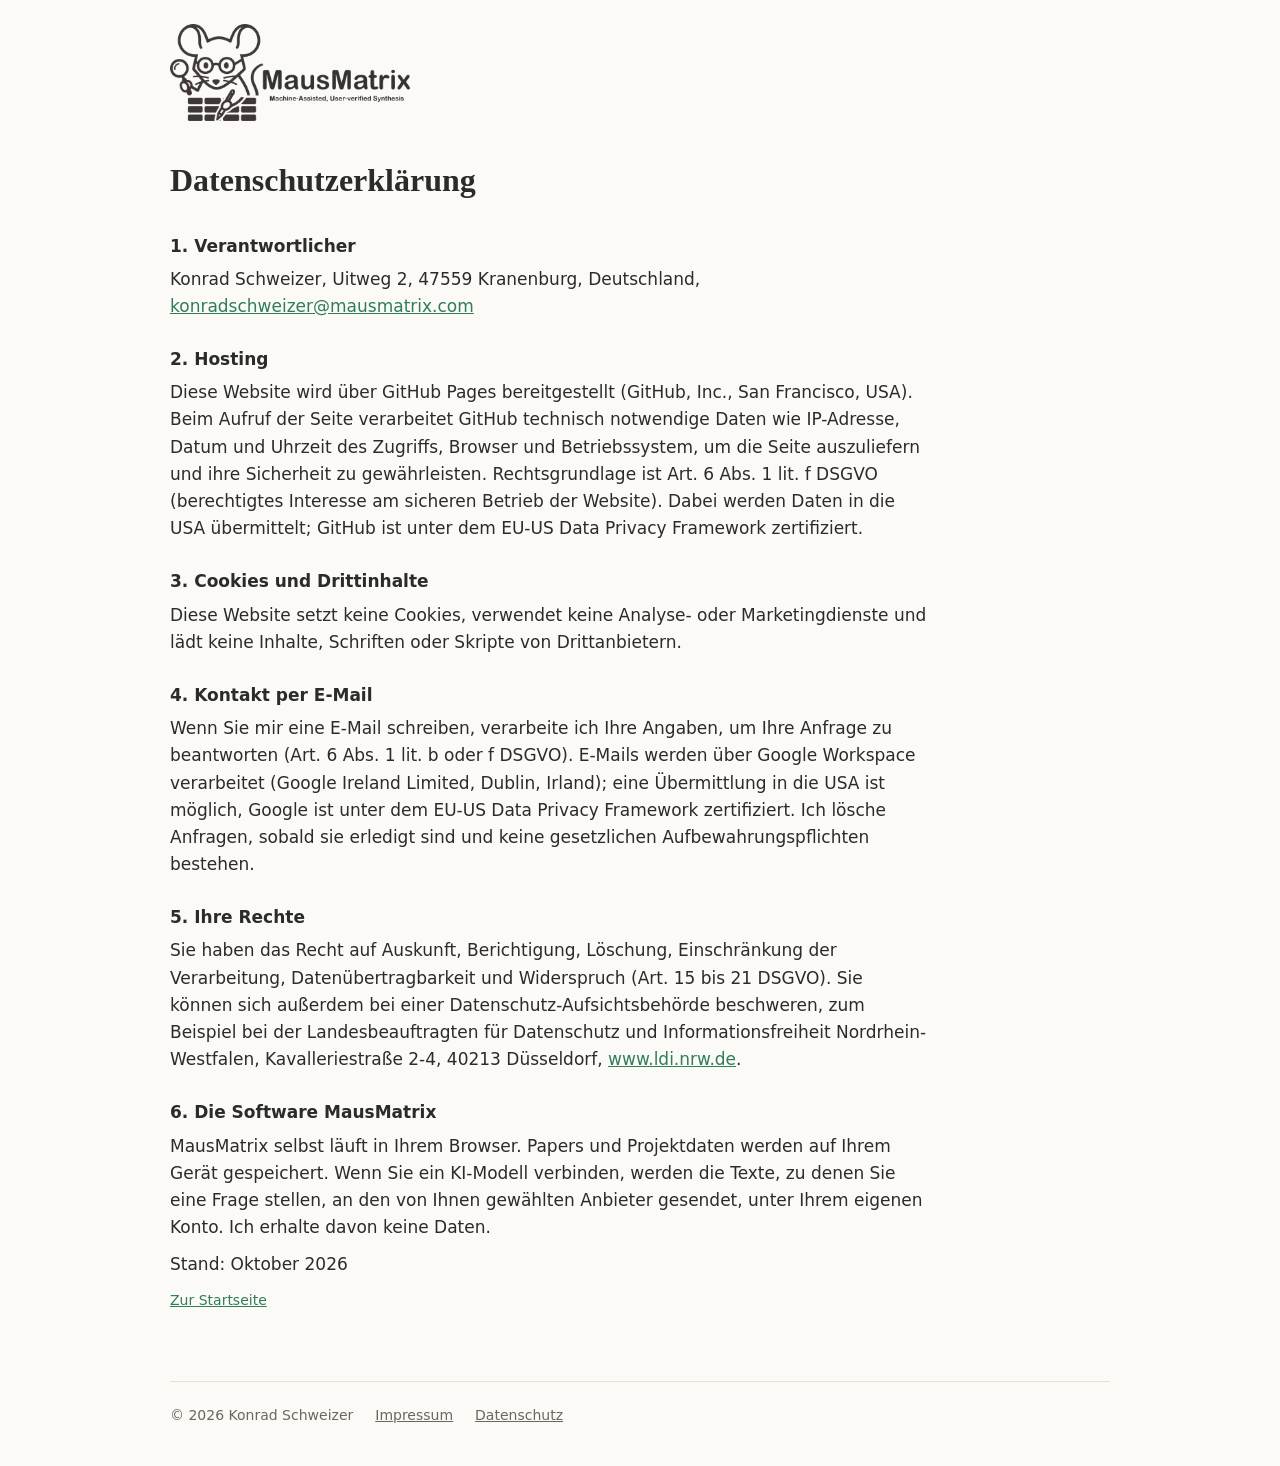
==== datenschutz.html @ 2f5b7755 "MausMatrix website: start page, Impressum, Datenschutz" ====
<!doctype html>
<html lang="de">
<head>
<meta charset="utf-8">
<meta name="viewport" content="width=device-width, initial-scale=1">
<title>Datenschutz · MausMatrix</title>
<link rel="icon" type="image/png" href="favicon.png">
<link rel="stylesheet" href="style.css">
</head>
<body>
<div class="wrap">
  <header class="site small"><a href="./"><img src="logo.png" width="1400" height="568" alt="MausMatrix, zur Startseite"></a></header>
  <main class="legal">
    <h1>Datenschutzerklärung</h1>

    <h2>1. Verantwortlicher</h2>
    <p>Konrad Schweizer, Uitweg 2, 47559 Kranenburg, Deutschland, <a href="mailto:konradschweizer@mausmatrix.com">konradschweizer@mausmatrix.com</a></p>

    <h2>2. Hosting</h2>
    <p>Diese Website wird über GitHub Pages bereitgestellt (GitHub, Inc., San Francisco, USA). Beim Aufruf der Seite verarbeitet GitHub technisch notwendige Daten wie IP-Adresse, Datum und Uhrzeit des Zugriffs, Browser und Betriebssystem, um die Seite auszuliefern und ihre Sicherheit zu gewährleisten. Rechtsgrundlage ist Art. 6 Abs. 1 lit. f DSGVO (berechtigtes Interesse am sicheren Betrieb der Website). Dabei werden Daten in die USA übermittelt; GitHub ist unter dem EU-US Data Privacy Framework zertifiziert.</p>

    <h2>3. Cookies und Drittinhalte</h2>
    <p>Diese Website setzt keine Cookies, verwendet keine Analyse- oder Marketingdienste und lädt keine Inhalte, Schriften oder Skripte von Drittanbietern.</p>

    <h2>4. Kontakt per E-Mail</h2>
    <p>Wenn Sie mir eine E-Mail schreiben, verarbeite ich Ihre Angaben, um Ihre Anfrage zu beantworten (Art. 6 Abs. 1 lit. b oder f DSGVO). E-Mails werden über Google Workspace verarbeitet (Google Ireland Limited, Dublin, Irland); eine Übermittlung in die USA ist möglich, Google ist unter dem EU-US Data Privacy Framework zertifiziert. Ich lösche Anfragen, sobald sie erledigt sind und keine gesetzlichen Aufbewahrungspflichten bestehen.</p>

    <h2>5. Ihre Rechte</h2>
    <p>Sie haben das Recht auf Auskunft, Berichtigung, Löschung, Einschränkung der Verarbeitung, Datenübertragbarkeit und Widerspruch (Art. 15 bis 21 DSGVO). Sie können sich außerdem bei einer Datenschutz-Aufsichtsbehörde beschweren, zum Beispiel bei der Landesbeauftragten für Datenschutz und Informationsfreiheit Nordrhein-Westfalen, Kavalleriestraße 2-4, 40213 Düsseldorf, <a href="https://www.ldi.nrw.de">www.ldi.nrw.de</a>.</p>

    <h2>6. Die Software MausMatrix</h2>
    <p>MausMatrix selbst läuft in Ihrem Browser. Papers und Projektdaten werden auf Ihrem Gerät gespeichert. Wenn Sie ein KI-Modell verbinden, werden die Texte, zu denen Sie eine Frage stellen, an den von Ihnen gewählten Anbieter gesendet, unter Ihrem eigenen Konto. Ich erhalte davon keine Daten.</p>

    <p>Stand: Oktober 2026</p>
    <p class="back"><a href="./">Zur Startseite</a></p>
  </main>
  <footer><span>© 2026 Konrad Schweizer</span><a href="impressum.html">Impressum</a><a href="datenschutz.html">Datenschutz</a></footer>
</div>
</body>
</html>
---- style.css ----
:root{
  color-scheme: light;
  --ground:#fbfaf7; --card:#ffffff; --ink:#2b2b2a; --muted:#686761; --line:#e6e2da;
  --found:#2f7d5b; --found-soft:#e4f1ea; --part:#a86b12; --part-soft:#f7ecd8; --miss:#b4442f; --miss-soft:#f8e3de;
  --accent:#2f7d5b; --logo-filter:none;
  --serif:"Iowan Old Style","Palatino Linotype",Palatino,Georgia,serif;
  --sans:system-ui,-apple-system,"Segoe UI",Roboto,"Helvetica Neue",Arial,sans-serif;
  --mono:ui-monospace,"Cascadia Mono",Consolas,Menlo,monospace;
}
@media (prefers-color-scheme: dark){
  :root{
    color-scheme: dark;
    --ground:#161615; --card:#1f1f1d; --ink:#e9e7e2; --muted:#a3a19a; --line:#34332f;
    --found:#6fc79c; --found-soft:#1d3229; --part:#e3b260; --part-soft:#3a2f1c; --miss:#ee917d; --miss-soft:#3b231e;
    --accent:#6fc79c; --logo-filter:invert(.9);
  }
}
*{box-sizing:border-box}
html{-webkit-text-size-adjust:100%}
body{margin:0;background:var(--ground);color:var(--ink);font:17px/1.6 var(--sans)}
a{color:var(--accent)}
a:focus-visible{outline:2px solid var(--accent);outline-offset:3px;border-radius:2px}
.wrap{max-width:980px;margin:0 auto;padding-inline:20px}
header.site{padding-block:44px 8px}
header.site img{display:block;width:min(560px,100%);height:auto;filter:var(--logo-filter)}
header.small{padding-block:24px 0}
header.small img{width:min(240px,60%)}
.lead{font-family:var(--serif);font-size:clamp(24px,3.4vw,34px);line-height:1.3;max-width:24em;margin:34px 0 0;text-wrap:balance}
.lead em{font-style:normal;color:var(--accent)}

/* the specimen: what a checked cell looks like */
.specimen{margin:40px 0 8px;display:grid;gap:12px;grid-template-columns:repeat(auto-fit,minmax(280px,1fr))}
.cell{background:var(--card);border:1px solid var(--line);border-radius:6px;padding:14px 16px;font-size:15px}
.cell .col{font-size:12px;letter-spacing:.06em;text-transform:uppercase;color:var(--muted);display:flex;align-items:center;gap:7px;margin-bottom:6px}
.cell .col i{width:9px;height:9px;border-radius:2px;display:inline-block}
.cell q{display:block;quotes:none;font-family:var(--serif);font-size:16px;line-height:1.45}
.chips{display:flex;flex-wrap:wrap;gap:6px;margin-top:9px}
.chip{font:12px/1 var(--mono);padding:4px 7px;border-radius:4px;border:1px solid currentColor;white-space:nowrap}
.chip.found{color:var(--found);background:var(--found-soft)}
.chip.part{color:var(--part);background:var(--part-soft)}
.chip.miss{color:var(--miss);background:var(--miss-soft)}
.chip.who{color:var(--muted);border-style:dashed}
.caption{font-size:14px;color:var(--muted);margin:0 0 6px}

.points{display:grid;gap:28px 36px;grid-template-columns:repeat(auto-fit,minmax(250px,1fr));margin:56px 0}
.points h2{font-family:var(--serif);font-weight:600;font-size:21px;margin:0 0 6px}
.points p{margin:0;color:var(--muted)}
.points .mark{font:13px var(--mono);color:var(--accent);display:block;margin-bottom:8px}

.for{border-top:1px solid var(--line);padding-block:32px;display:grid;gap:10px}
.for p{margin:0;max-width:62ch}
.contact{display:inline-block;margin-top:14px;padding:11px 18px;border-radius:6px;background:var(--ink);color:var(--ground);text-decoration:none;font-weight:600}
.contact:hover{opacity:.9}
.mail{font-family:var(--mono);font-size:14px;color:var(--muted);margin-left:12px;user-select:all}

.fine{font-size:13px;color:var(--muted);max-width:70ch;margin:8px 0 0}
footer{border-top:1px solid var(--line);margin-top:40px;padding-block:22px 40px;font-size:14px;color:var(--muted);display:flex;flex-wrap:wrap;gap:8px 22px}
footer a{color:var(--muted)}

/* legal pages */
.legal{max-width:70ch;padding-block:10px 20px}
.legal h1{font-family:var(--serif);font-size:32px;margin:24px 0 18px}
.legal h2{font-size:17px;margin:26px 0 6px}
.legal p{margin:0 0 10px}
.back{font-size:14px}
@media (max-width:520px){ .mail{display:block;margin:10px 0 0} }
@media (prefers-reduced-motion:no-preference){ .contact{transition:opacity .15s} }
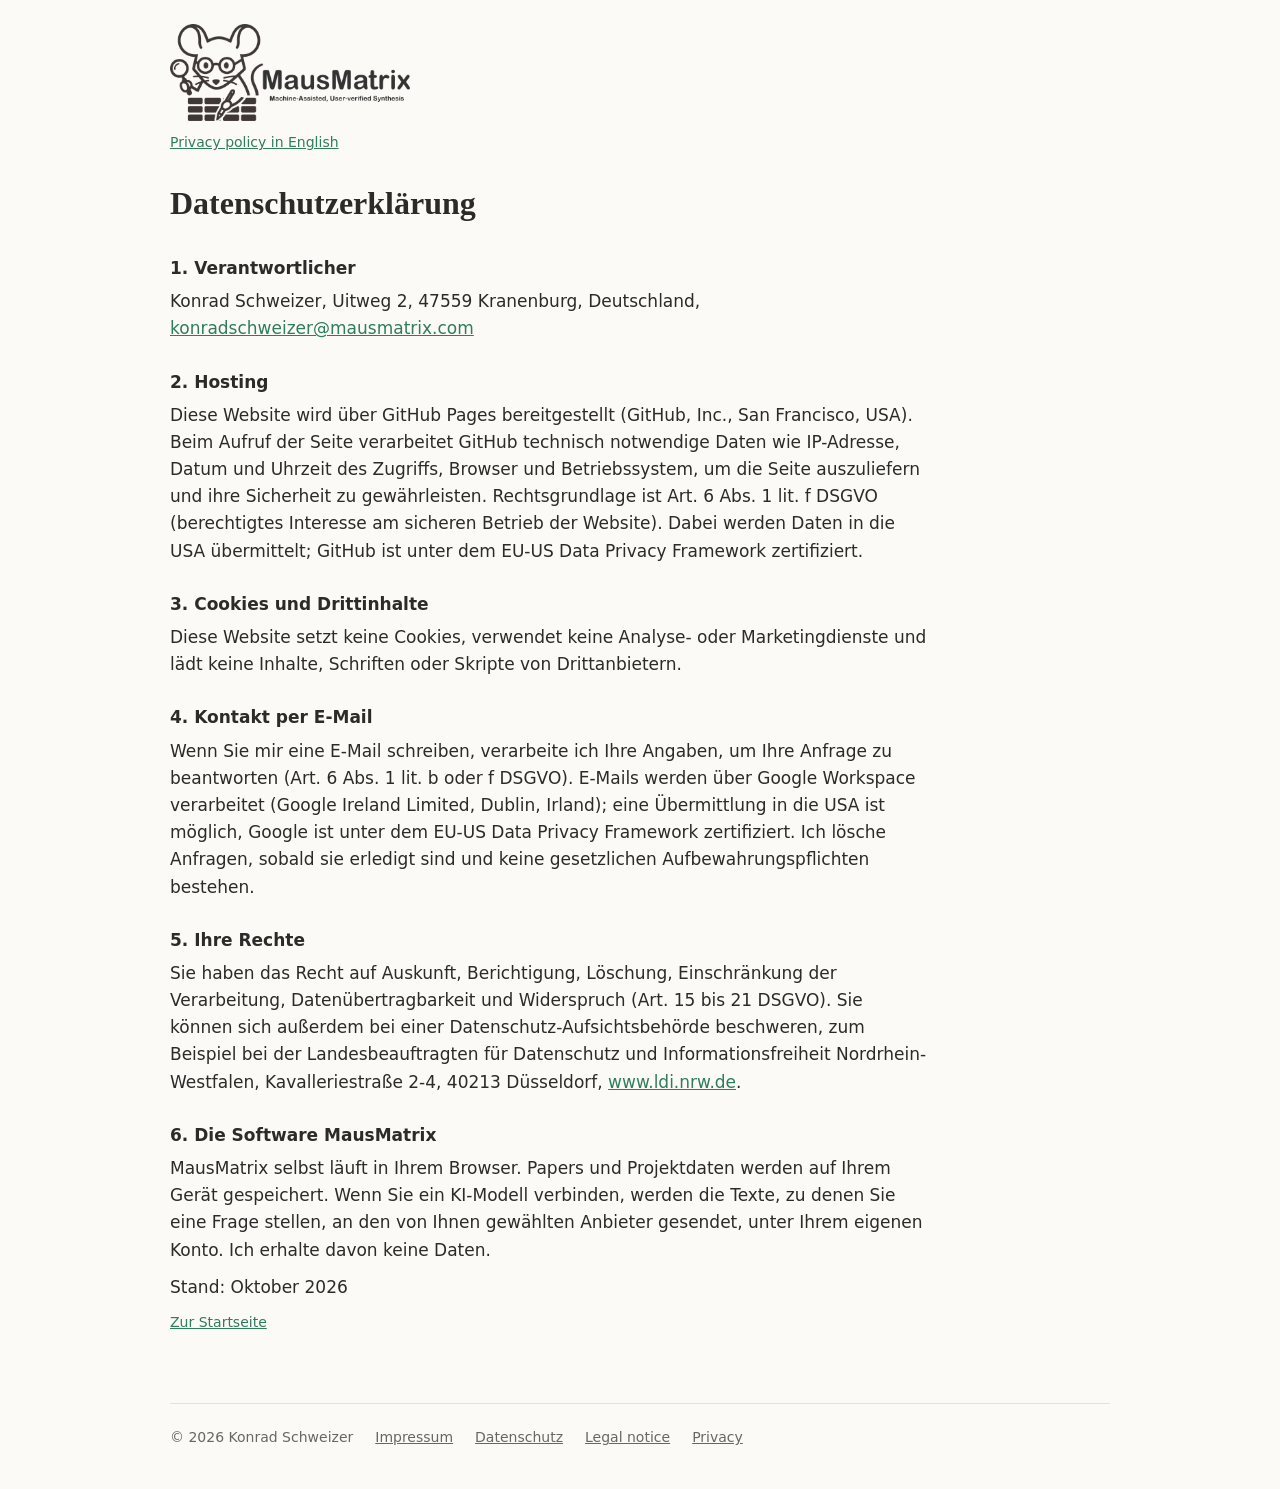
==== commit 659ab3be: "English legal notice and privacy policy; a real screenshot of the tool with invented papers" ====
--- a/datenschutz.html
+++ b/datenschutz.html
@@ -11,6 +11,7 @@
 <div class="wrap">
   <header class="site small"><a href="./"><img src="logo.png" width="1400" height="568" alt="MausMatrix, zur Startseite"></a></header>
   <main class="legal">
+    <p class="lang" lang="en"><a href="privacy.html">Privacy policy in English</a></p>
     <h1>Datenschutzerklärung</h1>
 
     <h2>1. Verantwortlicher</h2>
@@ -34,7 +35,7 @@
     <p>Stand: Oktober 2026</p>
     <p class="back"><a href="./">Zur Startseite</a></p>
   </main>
-  <footer><span>© 2026 Konrad Schweizer</span><a href="impressum.html">Impressum</a><a href="datenschutz.html">Datenschutz</a></footer>
+  <footer><span>© 2026 Konrad Schweizer</span><a href="impressum.html">Impressum</a><a href="datenschutz.html">Datenschutz</a><a href="legal-notice.html" lang="en">Legal notice</a><a href="privacy.html" lang="en">Privacy</a></footer>
 </div>
 </body>
 </html>
--- a/style.css
+++ b/style.css
@@ -42,6 +42,11 @@
 .chip.who{color:var(--muted);border-style:dashed}
 .caption{font-size:14px;color:var(--muted);margin:0 0 6px}
 
+/* the real screenshot */
+.shot{margin:48px 0 0}
+.shot img{display:block;width:100%;height:auto;border:1px solid var(--line);border-radius:6px;box-shadow:0 1px 3px rgba(0,0,0,.06)}
+.shot figcaption{font-size:14px;color:var(--muted);margin-top:8px;max-width:70ch}
+.lang{font-size:14px;margin:0 0 4px}
 .points{display:grid;gap:28px 36px;grid-template-columns:repeat(auto-fit,minmax(250px,1fr));margin:56px 0}
 .points h2{font-family:var(--serif);font-weight:600;font-size:21px;margin:0 0 6px}
 .points p{margin:0;color:var(--muted)}
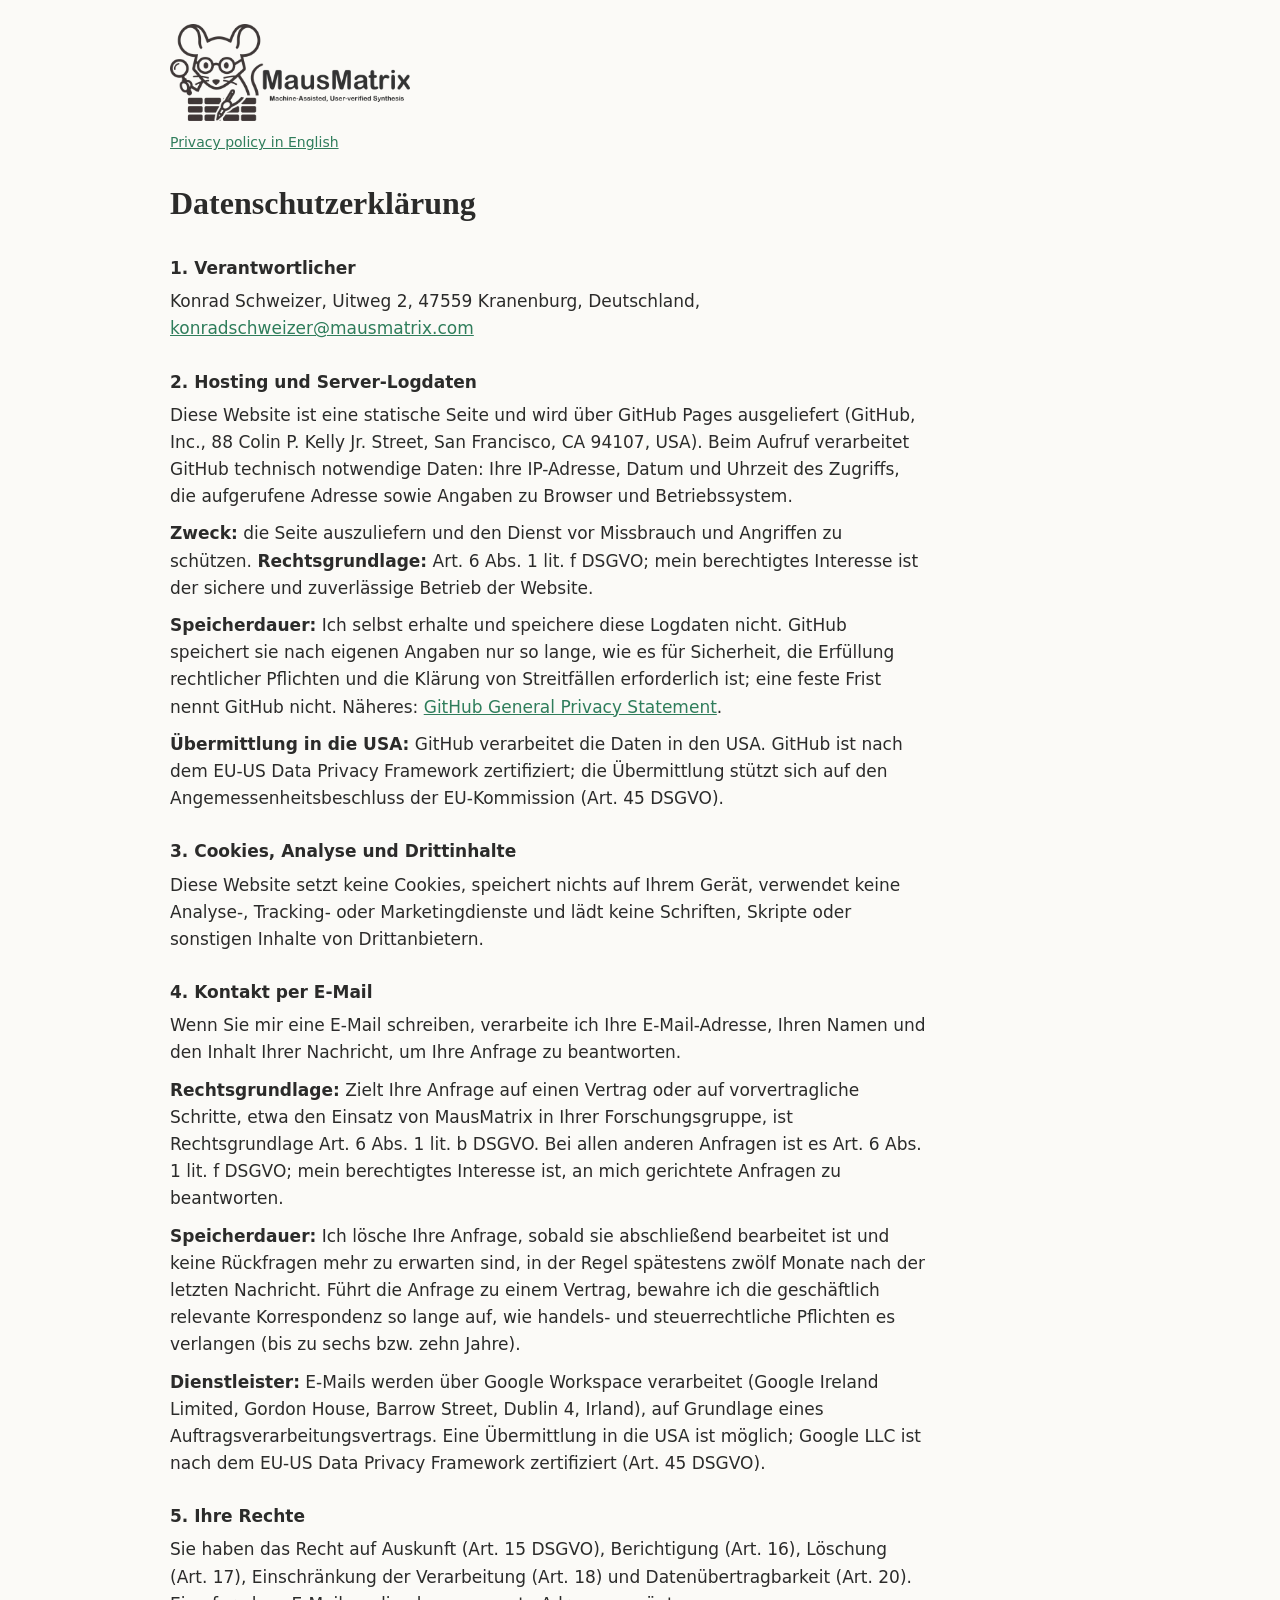
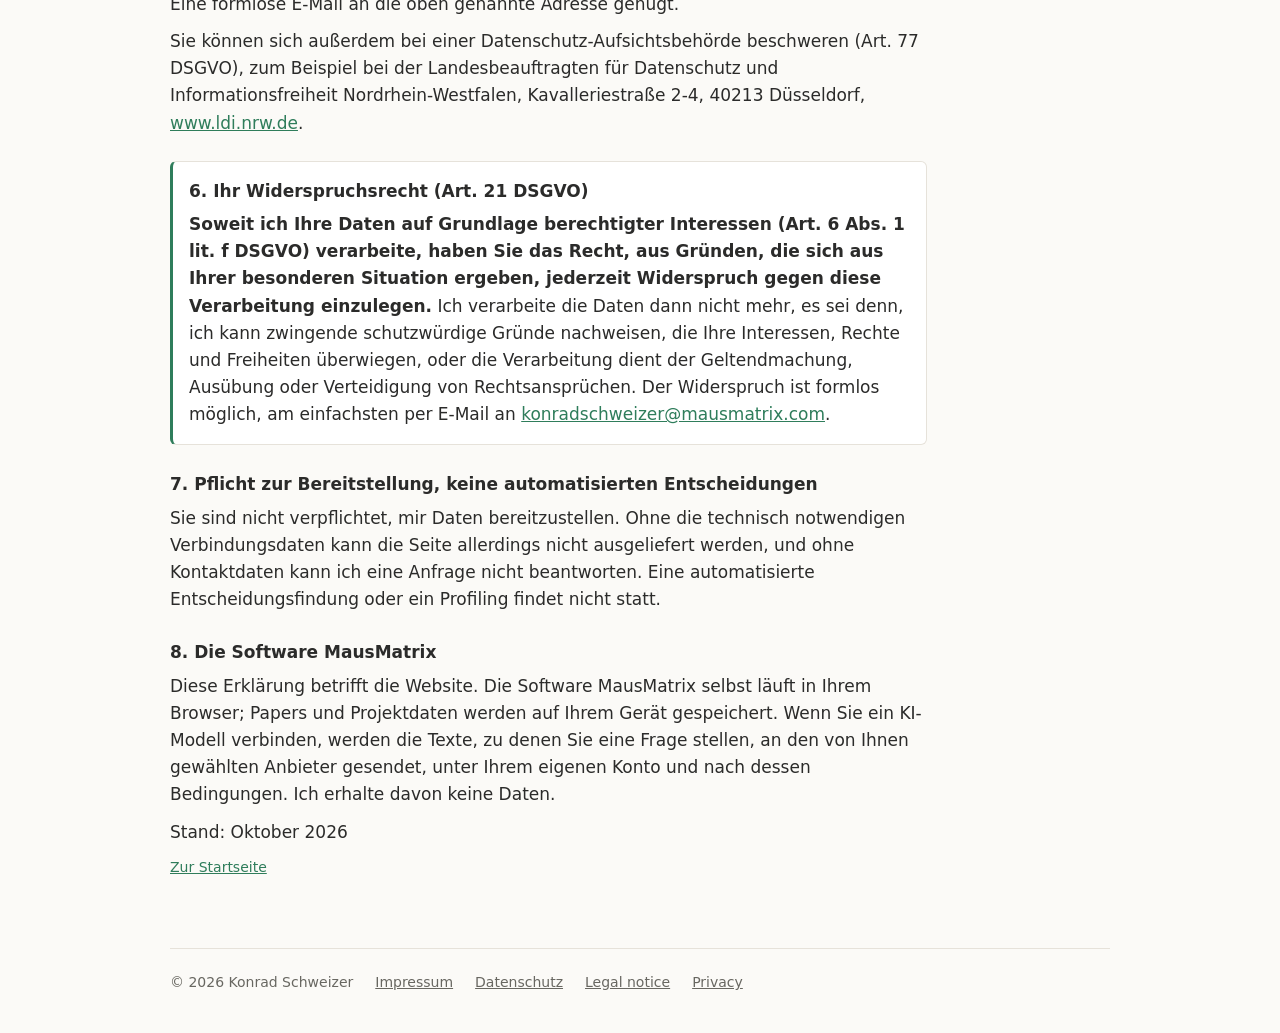
==== commit fcb8082e: "Privacy policy: retention, legal bases per enquiry, right to object set apart; no liability exclusio" ====
--- a/datenschutz.html
+++ b/datenschutz.html
@@ -17,20 +17,35 @@
     <h2>1. Verantwortlicher</h2>
     <p>Konrad Schweizer, Uitweg 2, 47559 Kranenburg, Deutschland, <a href="mailto:konradschweizer@mausmatrix.com">konradschweizer@mausmatrix.com</a></p>
 
-    <h2>2. Hosting</h2>
-    <p>Diese Website wird über GitHub Pages bereitgestellt (GitHub, Inc., San Francisco, USA). Beim Aufruf der Seite verarbeitet GitHub technisch notwendige Daten wie IP-Adresse, Datum und Uhrzeit des Zugriffs, Browser und Betriebssystem, um die Seite auszuliefern und ihre Sicherheit zu gewährleisten. Rechtsgrundlage ist Art. 6 Abs. 1 lit. f DSGVO (berechtigtes Interesse am sicheren Betrieb der Website). Dabei werden Daten in die USA übermittelt; GitHub ist unter dem EU-US Data Privacy Framework zertifiziert.</p>
+    <h2>2. Hosting und Server-Logdaten</h2>
+    <p>Diese Website ist eine statische Seite und wird über GitHub Pages ausgeliefert (GitHub, Inc., 88 Colin P. Kelly Jr. Street, San Francisco, CA 94107, USA). Beim Aufruf verarbeitet GitHub technisch notwendige Daten: Ihre IP-Adresse, Datum und Uhrzeit des Zugriffs, die aufgerufene Adresse sowie Angaben zu Browser und Betriebssystem.</p>
+    <p><strong>Zweck:</strong> die Seite auszuliefern und den Dienst vor Missbrauch und Angriffen zu schützen. <strong>Rechtsgrundlage:</strong> Art. 6 Abs. 1 lit. f DSGVO; mein berechtigtes Interesse ist der sichere und zuverlässige Betrieb der Website.</p>
+    <p><strong>Speicherdauer:</strong> Ich selbst erhalte und speichere diese Logdaten nicht. GitHub speichert sie nach eigenen Angaben nur so lange, wie es für Sicherheit, die Erfüllung rechtlicher Pflichten und die Klärung von Streitfällen erforderlich ist; eine feste Frist nennt GitHub nicht. Näheres: <a href="https://docs.github.com/en/site-policy/privacy-policies/github-general-privacy-statement">GitHub General Privacy Statement</a>.</p>
+    <p><strong>Übermittlung in die USA:</strong> GitHub verarbeitet die Daten in den USA. GitHub ist nach dem EU-US Data Privacy Framework zertifiziert; die Übermittlung stützt sich auf den Angemessenheitsbeschluss der EU-Kommission (Art. 45 DSGVO).</p>
 
-    <h2>3. Cookies und Drittinhalte</h2>
-    <p>Diese Website setzt keine Cookies, verwendet keine Analyse- oder Marketingdienste und lädt keine Inhalte, Schriften oder Skripte von Drittanbietern.</p>
+    <h2>3. Cookies, Analyse und Drittinhalte</h2>
+    <p>Diese Website setzt keine Cookies, speichert nichts auf Ihrem Gerät, verwendet keine Analyse-, Tracking- oder Marketingdienste und lädt keine Schriften, Skripte oder sonstigen Inhalte von Drittanbietern.</p>
 
     <h2>4. Kontakt per E-Mail</h2>
-    <p>Wenn Sie mir eine E-Mail schreiben, verarbeite ich Ihre Angaben, um Ihre Anfrage zu beantworten (Art. 6 Abs. 1 lit. b oder f DSGVO). E-Mails werden über Google Workspace verarbeitet (Google Ireland Limited, Dublin, Irland); eine Übermittlung in die USA ist möglich, Google ist unter dem EU-US Data Privacy Framework zertifiziert. Ich lösche Anfragen, sobald sie erledigt sind und keine gesetzlichen Aufbewahrungspflichten bestehen.</p>
+    <p>Wenn Sie mir eine E-Mail schreiben, verarbeite ich Ihre E-Mail-Adresse, Ihren Namen und den Inhalt Ihrer Nachricht, um Ihre Anfrage zu beantworten.</p>
+    <p><strong>Rechtsgrundlage:</strong> Zielt Ihre Anfrage auf einen Vertrag oder auf vorvertragliche Schritte, etwa den Einsatz von MausMatrix in Ihrer Forschungsgruppe, ist Rechtsgrundlage Art. 6 Abs. 1 lit. b DSGVO. Bei allen anderen Anfragen ist es Art. 6 Abs. 1 lit. f DSGVO; mein berechtigtes Interesse ist, an mich gerichtete Anfragen zu beantworten.</p>
+    <p><strong>Speicherdauer:</strong> Ich lösche Ihre Anfrage, sobald sie abschließend bearbeitet ist und keine Rückfragen mehr zu erwarten sind, in der Regel spätestens zwölf Monate nach der letzten Nachricht. Führt die Anfrage zu einem Vertrag, bewahre ich die geschäftlich relevante Korrespondenz so lange auf, wie handels- und steuerrechtliche Pflichten es verlangen (bis zu sechs bzw. zehn Jahre).</p>
+    <p><strong>Dienstleister:</strong> E-Mails werden über Google Workspace verarbeitet (Google Ireland Limited, Gordon House, Barrow Street, Dublin 4, Irland), auf Grundlage eines Auftragsverarbeitungsvertrags. Eine Übermittlung in die USA ist möglich; Google LLC ist nach dem EU-US Data Privacy Framework zertifiziert (Art. 45 DSGVO).</p>
 
     <h2>5. Ihre Rechte</h2>
-    <p>Sie haben das Recht auf Auskunft, Berichtigung, Löschung, Einschränkung der Verarbeitung, Datenübertragbarkeit und Widerspruch (Art. 15 bis 21 DSGVO). Sie können sich außerdem bei einer Datenschutz-Aufsichtsbehörde beschweren, zum Beispiel bei der Landesbeauftragten für Datenschutz und Informationsfreiheit Nordrhein-Westfalen, Kavalleriestraße 2-4, 40213 Düsseldorf, <a href="https://www.ldi.nrw.de">www.ldi.nrw.de</a>.</p>
+    <p>Sie haben das Recht auf Auskunft (Art. 15 DSGVO), Berichtigung (Art. 16), Löschung (Art. 17), Einschränkung der Verarbeitung (Art. 18) und Datenübertragbarkeit (Art. 20). Eine formlose E-Mail an die oben genannte Adresse genügt.</p>
+    <p>Sie können sich außerdem bei einer Datenschutz-Aufsichtsbehörde beschweren (Art. 77 DSGVO), zum Beispiel bei der Landesbeauftragten für Datenschutz und Informationsfreiheit Nordrhein-Westfalen, Kavalleriestraße 2-4, 40213 Düsseldorf, <a href="https://www.ldi.nrw.de">www.ldi.nrw.de</a>.</p>
 
-    <h2>6. Die Software MausMatrix</h2>
-    <p>MausMatrix selbst läuft in Ihrem Browser. Papers und Projektdaten werden auf Ihrem Gerät gespeichert. Wenn Sie ein KI-Modell verbinden, werden die Texte, zu denen Sie eine Frage stellen, an den von Ihnen gewählten Anbieter gesendet, unter Ihrem eigenen Konto. Ich erhalte davon keine Daten.</p>
+    <div class="notice">
+      <h2>6. Ihr Widerspruchsrecht (Art. 21 DSGVO)</h2>
+      <p><strong>Soweit ich Ihre Daten auf Grundlage berechtigter Interessen (Art. 6 Abs. 1 lit. f DSGVO) verarbeite, haben Sie das Recht, aus Gründen, die sich aus Ihrer besonderen Situation ergeben, jederzeit Widerspruch gegen diese Verarbeitung einzulegen.</strong> Ich verarbeite die Daten dann nicht mehr, es sei denn, ich kann zwingende schutzwürdige Gründe nachweisen, die Ihre Interessen, Rechte und Freiheiten überwiegen, oder die Verarbeitung dient der Geltendmachung, Ausübung oder Verteidigung von Rechtsansprüchen. Der Widerspruch ist formlos möglich, am einfachsten per E-Mail an <a href="mailto:konradschweizer@mausmatrix.com">konradschweizer@mausmatrix.com</a>.</p>
+    </div>
+
+    <h2>7. Pflicht zur Bereitstellung, keine automatisierten Entscheidungen</h2>
+    <p>Sie sind nicht verpflichtet, mir Daten bereitzustellen. Ohne die technisch notwendigen Verbindungsdaten kann die Seite allerdings nicht ausgeliefert werden, und ohne Kontaktdaten kann ich eine Anfrage nicht beantworten. Eine automatisierte Entscheidungsfindung oder ein Profiling findet nicht statt.</p>
+
+    <h2>8. Die Software MausMatrix</h2>
+    <p>Diese Erklärung betrifft die Website. Die Software MausMatrix selbst läuft in Ihrem Browser; Papers und Projektdaten werden auf Ihrem Gerät gespeichert. Wenn Sie ein KI-Modell verbinden, werden die Texte, zu denen Sie eine Frage stellen, an den von Ihnen gewählten Anbieter gesendet, unter Ihrem eigenen Konto und nach dessen Bedingungen. Ich erhalte davon keine Daten.</p>
 
     <p>Stand: Oktober 2026</p>
     <p class="back"><a href="./">Zur Startseite</a></p>
--- a/style.css
+++ b/style.css
@@ -67,6 +67,8 @@
 .legal h1{font-family:var(--serif);font-size:32px;margin:24px 0 18px}
 .legal h2{font-size:17px;margin:26px 0 6px}
 .legal p{margin:0 0 10px}
+.notice{border:1px solid var(--line);border-left:3px solid var(--accent);background:var(--card);border-radius:6px;padding:2px 16px 6px;margin:24px 0}
+.notice h2{margin-top:14px}
 .back{font-size:14px}
 @media (max-width:520px){ .mail{display:block;margin:10px 0 0} }
 @media (prefers-reduced-motion:no-preference){ .contact{transition:opacity .15s} }
